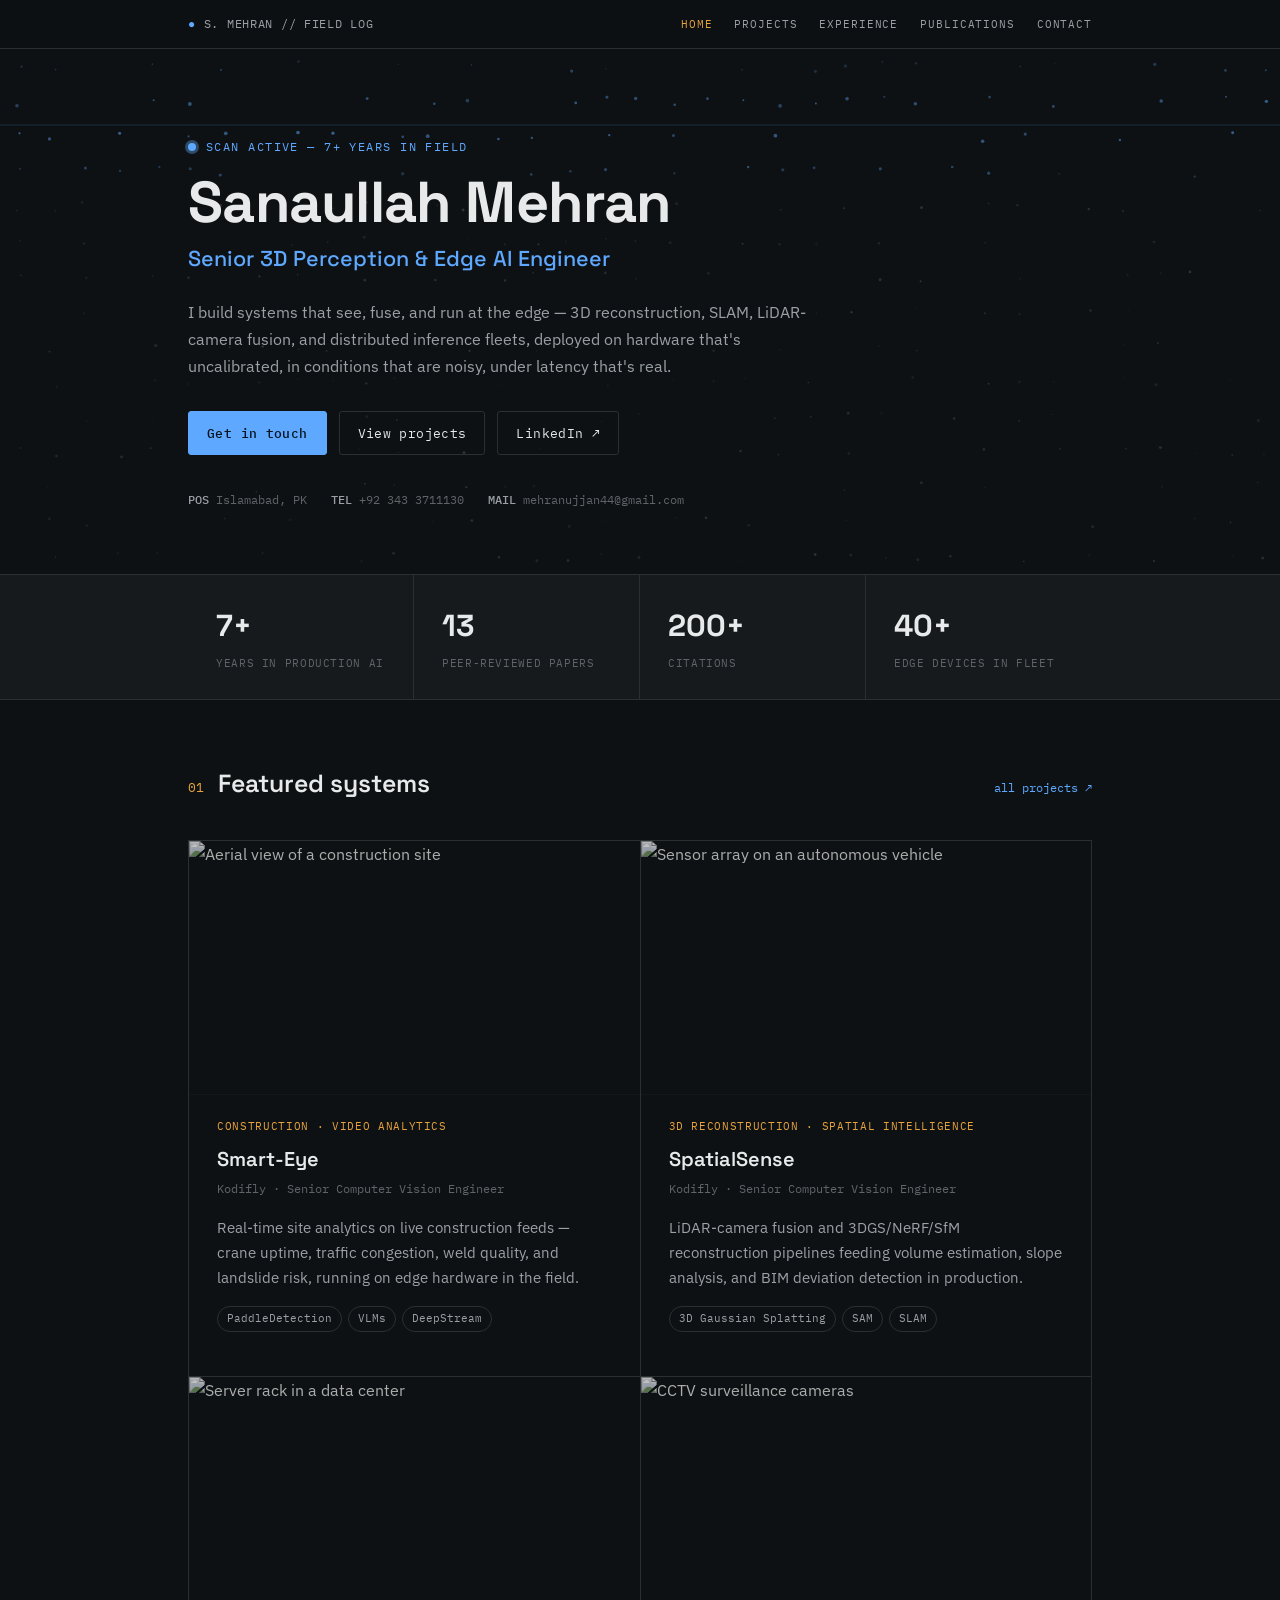
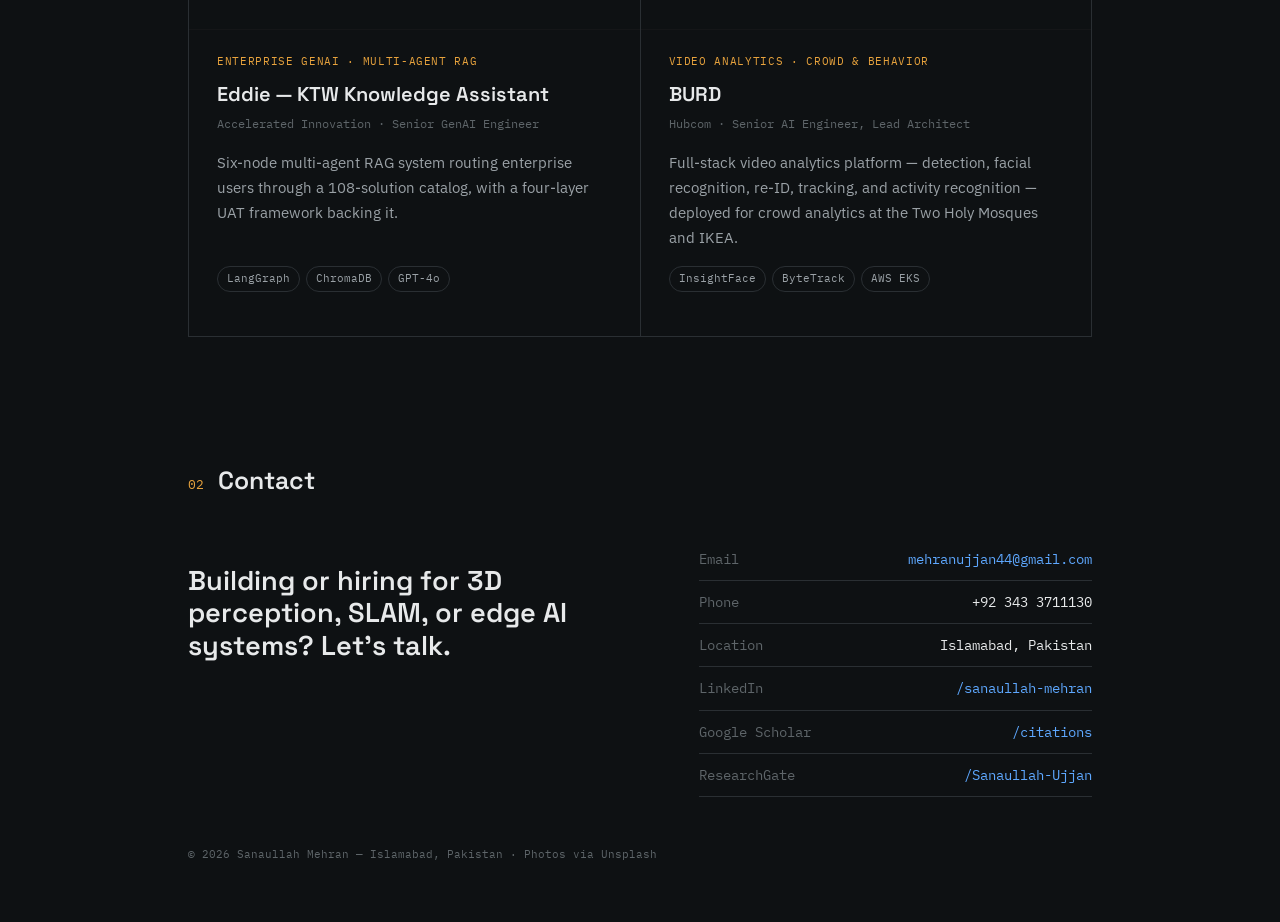
==== index.html @ ae6d8dfa "Add files via upload" ====
<!DOCTYPE html>
<html lang="en">
<head>
<meta charset="UTF-8">
<meta name="viewport" content="width=device-width, initial-scale=1.0">
<title>Sanaullah Mehran — Senior 3D Perception & Edge AI Engineer</title>
<meta name="description" content="Sanaullah Mehran — 3D reconstruction, SLAM, LiDAR-camera fusion, and distributed edge AI systems in production.">
<link rel="preconnect" href="https://fonts.googleapis.com">
<link rel="preconnect" href="https://fonts.gstatic.com" crossorigin>
<link href="https://fonts.googleapis.com/css2?family=Space+Grotesk:wght@400;500;600;700&family=IBM+Plex+Sans:wght@400;500;600&family=IBM+Plex+Mono:wght@400;500&display=swap" rel="stylesheet">
<link rel="stylesheet" href="style.css">
</head>
<body>

<div id="progress"></div>

<header class="topbar">
  <div class="topbar-inner">
    <a class="brand" href="index.html"><span class="dot">●</span> S. MEHRAN // FIELD LOG</a>
    <nav class="toplinks">
      <a href="index.html" class="active">Home</a>
      <a href="projects.html">Projects</a>
      <a href="experience.html">Experience</a>
      <a href="publications.html">Publications</a>
      <a href="index.html#contact">Contact</a>
    </nav>
  </div>
</header>

<section class="hero">
  <canvas id="hero-canvas"></canvas>
  <div class="wrap hero-inner">
    <div class="eyebrow">Scan active — 7+ years in field</div>
    <h1 class="name">Sanaullah Mehran</h1>
    <p class="role">Senior 3D Perception &amp; Edge AI Engineer</p>
    <p class="lede">I build systems that see, fuse, and run at the edge — 3D reconstruction, SLAM, LiDAR-camera fusion, and distributed inference fleets, deployed on hardware that's uncalibrated, in conditions that are noisy, under latency that's real.</p>
    <div class="hero-actions">
      <a class="btn primary" href="mailto:mehranujjan44@gmail.com">Get in touch</a>
      <a class="btn" href="projects.html">View projects</a>
      <a class="btn" href="https://linkedin.com/in/sanaullah-mehran-394860120" target="_blank" rel="noopener">LinkedIn ↗</a>
    </div>
    <div class="coords">
      <span><b>POS</b> Islamabad, PK</span>
      <span><b>TEL</b> +92 343 3711130</span>
      <span><b>MAIL</b> mehranujjan44@gmail.com</span>
    </div>
  </div>
</section>

<div class="telemetry">
  <div class="wrap">
    <div class="telemetry-grid">
      <div class="tcell"><div class="tval">7+</div><div class="tlabel">Years in production AI</div></div>
      <div class="tcell"><div class="tval">13</div><div class="tlabel">Peer-reviewed papers</div></div>
      <div class="tcell"><div class="tval">200+</div><div class="tlabel">Citations</div></div>
      <div class="tcell"><div class="tval">40+</div><div class="tlabel">Edge devices in fleet</div></div>
    </div>
  </div>
</div>

<section>
  <div class="wrap">
    <div class="sec-head">
      <span class="sec-num">01</span>
      <h2 class="sec-title">Featured systems</h2>
      <span class="sec-sub"><a href="projects.html">all projects ↗</a></span>
    </div>
    <div class="proj-grid">
      <div class="proj-card">
        <img class="proj-image" src="https://images.unsplash.com/photo-1686358244616-aed9e9a1d827?auto=format&fit=crop&w=1200&q=60" alt="Aerial view of a construction site" loading="lazy">
        <div class="proj-body">
        <div class="proj-kicker">Construction · Video analytics</div>
        <div class="proj-title">Smart-Eye</div>
        <div class="proj-role">Kodifly · Senior Computer Vision Engineer</div>
        <div class="proj-desc">Real-time site analytics on live construction feeds — crane uptime, traffic congestion, weld quality, and landslide risk, running on edge hardware in the field.</div>
        <div class="proj-tags"><span class="tag">PaddleDetection</span><span class="tag">VLMs</span><span class="tag">DeepStream</span></div>
        </div>
      </div>
      <div class="proj-card">
        <img class="proj-image" src="https://images.unsplash.com/photo-1764983253036-edd0f55af679?auto=format&fit=crop&w=1200&q=60" alt="Sensor array on an autonomous vehicle" loading="lazy">
        <div class="proj-body">
        <div class="proj-kicker">3D reconstruction · Spatial intelligence</div>
        <div class="proj-title">SpatialSense</div>
        <div class="proj-role">Kodifly · Senior Computer Vision Engineer</div>
        <div class="proj-desc">LiDAR-camera fusion and 3DGS/NeRF/SfM reconstruction pipelines feeding volume estimation, slope analysis, and BIM deviation detection in production.</div>
        <div class="proj-tags"><span class="tag">3D Gaussian Splatting</span><span class="tag">SAM</span><span class="tag">SLAM</span></div>
        </div>
      </div>
      <div class="proj-card">
        <img class="proj-image" src="https://images.unsplash.com/photo-1695668548342-c0c1ad479aee?auto=format&fit=crop&w=1200&q=60" alt="Server rack in a data center" loading="lazy">
        <div class="proj-body">
        <div class="proj-kicker">Enterprise GenAI · Multi-agent RAG</div>
        <div class="proj-title">Eddie — KTW Knowledge Assistant</div>
        <div class="proj-role">Accelerated Innovation · Senior GenAI Engineer</div>
        <div class="proj-desc">Six-node multi-agent RAG system routing enterprise users through a 108-solution catalog, with a four-layer UAT framework backing it.</div>
        <div class="proj-tags"><span class="tag">LangGraph</span><span class="tag">ChromaDB</span><span class="tag">GPT-4o</span></div>
        </div>
      </div>
      <div class="proj-card">
        <img class="proj-image" src="https://images.unsplash.com/photo-1563920443079-783e5c786b83?auto=format&fit=crop&w=1200&q=60" alt="CCTV surveillance cameras" loading="lazy">
        <div class="proj-body">
        <div class="proj-kicker">Video analytics · Crowd &amp; behavior</div>
        <div class="proj-title">BURD</div>
        <div class="proj-role">Hubcom · Senior AI Engineer, Lead Architect</div>
        <div class="proj-desc">Full-stack video analytics platform — detection, facial recognition, re-ID, tracking, and activity recognition — deployed for crowd analytics at the Two Holy Mosques and IKEA.</div>
        <div class="proj-tags"><span class="tag">InsightFace</span><span class="tag">ByteTrack</span><span class="tag">AWS EKS</span></div>
        </div>
      </div>
    </div>
  </div>
</section>

<footer id="contact">
  <div class="wrap">
    <div class="sec-head">
      <span class="sec-num">02</span>
      <h2 class="sec-title">Contact</h2>
    </div>
    <div class="contact-grid">
      <p class="contact-lede">Building or hiring for 3D perception, SLAM, or edge AI systems? Let's talk.</p>
      <ul class="contact-list">
        <li><span class="k">Email</span> <a href="mailto:mehranujjan44@gmail.com">mehranujjan44@gmail.com</a></li>
        <li><span class="k">Phone</span> <span>+92 343 3711130</span></li>
        <li><span class="k">Location</span> <span>Islamabad, Pakistan</span></li>
        <li><span class="k">LinkedIn</span> <a href="https://linkedin.com/in/sanaullah-mehran-394860120" target="_blank" rel="noopener">/sanaullah-mehran</a></li>
        <li><span class="k">Google Scholar</span> <a href="https://scholar.google.com/citations?user=Y7qurqgAAAAJ&hl=en" target="_blank" rel="noopener">/citations</a></li>
        <li><span class="k">ResearchGate</span> <a href="https://researchgate.net/profile/Sanaullah-Ujjan" target="_blank" rel="noopener">/Sanaullah-Ujjan</a></li>
      </ul>
    </div>
    <p class="foot-note">© <span id="year"></span> Sanaullah Mehran — Islamabad, Pakistan · Photos via Unsplash</p>
  </div>
</footer>

<script src="script.js"></script>
</body>
</html>
---- style.css ----
:root{
  --bg:#0E1113;
  --panel:#161A1D;
  --panel-2:#1C2124;
  --line:#2A2F33;
  --text:#E7E9EA;
  --text-dim:#9AA1A6;
  --text-faint:#5E6569;
  --scan:#5EA8FF;
  --scan-dim:#2E4A66;
  --mark:#E8A33D;
  --mark-dim:#5C4622;
  --radius:3px;
  --maxw:960px;
}
*{box-sizing:border-box;}
html{scroll-behavior:smooth;}
body{
  margin:0;
  background:var(--bg);
  color:var(--text);
  font-family:'IBM Plex Sans',system-ui,sans-serif;
  font-size:16px;
  line-height:1.65;
  -webkit-font-smoothing:antialiased;
}
::selection{background:var(--scan-dim);color:#fff;}
a{color:var(--scan);text-decoration:none;}
a:hover{text-decoration:underline;}
.mono{font-family:'IBM Plex Mono',monospace;}
.wrap{max-width:var(--maxw);margin:0 auto;padding:0 28px;}

#progress{position:fixed;top:0;left:0;height:2px;background:var(--scan);width:0%;z-index:50;transition:width .1s linear;}

header.topbar{
  position:sticky;top:0;z-index:40;
  background:rgba(14,17,19,.88);
  backdrop-filter:blur(6px);
  border-bottom:1px solid var(--line);
}
.topbar-inner{
  max-width:var(--maxw);margin:0 auto;padding:14px 28px;
  display:flex;justify-content:space-between;align-items:center;
  font-family:'IBM Plex Mono',monospace;font-size:12px;letter-spacing:.06em;
  color:var(--text-dim);
}
.topbar-inner a.brand{color:var(--text-dim);}
.topbar-inner a.brand:hover{color:var(--scan);text-decoration:none;}
.topbar-inner span.dot{color:var(--scan);}
nav.toplinks{display:flex;gap:22px;}
nav.toplinks a{color:var(--text-dim);text-transform:uppercase;font-size:11px;letter-spacing:.08em;}
nav.toplinks a:hover{color:var(--scan);text-decoration:none;}
nav.toplinks a.active{color:var(--mark);}
@media (max-width:640px){ nav.toplinks{gap:14px;} }

.pagehead{padding:56px 0 40px;border-bottom:1px solid var(--line);}
.eyebrow{
  font-family:'IBM Plex Mono',monospace;font-size:12px;color:var(--scan);
  letter-spacing:.12em;text-transform:uppercase;margin-bottom:16px;
  display:flex;align-items:center;gap:10px;
}
.eyebrow::before{content:'';width:8px;height:8px;background:var(--scan);border-radius:50%;
  box-shadow:0 0 0 3px var(--scan-dim);flex-shrink:0;}
h1.pagetitle{
  font-family:'Space Grotesk',sans-serif;font-weight:700;
  font-size:clamp(2rem,5vw,2.9rem);line-height:1.05;margin:0 0 12px;letter-spacing:-.01em;
}
.pagesub{max-width:640px;color:var(--text-dim);font-size:1.02rem;margin:0;}

section{padding:64px 0;border-bottom:1px solid var(--line);}
section:last-of-type{border-bottom:none;}
.sec-head{display:flex;align-items:baseline;gap:14px;margin-bottom:36px;}
.sec-num{font-family:'IBM Plex Mono',monospace;color:var(--mark);font-size:13px;}
h2.sec-title{font-family:'Space Grotesk',sans-serif;font-weight:600;font-size:1.55rem;margin:0;}
.sec-sub{color:var(--text-faint);font-family:'IBM Plex Mono',monospace;font-size:12px;margin-left:auto;}

.btn{
  font-family:'IBM Plex Mono',monospace;font-size:12.5px;letter-spacing:.03em;
  padding:11px 18px;border-radius:var(--radius);border:1px solid var(--line);
  color:var(--text);display:inline-flex;align-items:center;gap:8px;transition:border-color .15s,color .15s;
}
.btn:hover{border-color:var(--scan);color:var(--scan);text-decoration:none;}
.btn.primary{background:var(--scan);border-color:var(--scan);color:#04131F;font-weight:500;}
.btn.primary:hover{background:#7CB8FF;border-color:#7CB8FF;color:#04131F;}

.tag{
  font-family:'IBM Plex Mono',monospace;font-size:10.5px;padding:3px 9px;border:1px solid var(--line);
  border-radius:20px;color:var(--text-dim);
}

/* project cards */
.proj-grid{display:grid;grid-template-columns:1fr 1fr;gap:1px;background:var(--line);border:1px solid var(--line);}
.proj-card{background:var(--bg);display:flex;flex-direction:column;}
.proj-image{width:100%;aspect-ratio:16/9;object-fit:cover;display:block;filter:grayscale(60%) brightness(.72) contrast(1.12);border-bottom:1px solid var(--line);}
.proj-body{padding:22px 28px 28px;display:flex;flex-direction:column;flex-grow:1;}
.proj-kicker{font-family:'IBM Plex Mono',monospace;font-size:11px;color:var(--mark);letter-spacing:.06em;text-transform:uppercase;margin-bottom:8px;}
.proj-title{font-family:'Space Grotesk',sans-serif;font-weight:600;font-size:1.25rem;margin:0 0 4px;}
.proj-role{font-family:'IBM Plex Mono',monospace;font-size:11.5px;color:var(--text-faint);margin-bottom:16px;}
.proj-desc{color:var(--text-dim);font-size:.95rem;margin-bottom:16px;flex-grow:1;}
.proj-tags{display:flex;flex-wrap:wrap;gap:6px;margin-bottom:16px;}
.proj-stats{display:flex;gap:20px;padding-top:14px;border-top:1px solid var(--line);}
.proj-stat-val{font-family:'Space Grotesk',sans-serif;font-weight:700;font-size:1.1rem;}
.proj-stat-label{font-family:'IBM Plex Mono',monospace;font-size:9.5px;color:var(--text-faint);text-transform:uppercase;letter-spacing:.05em;}
@media (max-width:720px){.proj-grid{grid-template-columns:1fr;}}

/* experience log */
.log{border-left:1px solid var(--line);margin-left:6px;}
.entry{position:relative;padding:0 0 44px 30px;}
.entry:last-child{padding-bottom:0;}
.entry::before{
  content:'';position:absolute;left:-5px;top:4px;width:9px;height:9px;border-radius:50%;
  background:var(--bg);border:2px solid var(--mark);
}
.entry-date{font-family:'IBM Plex Mono',monospace;font-size:11.5px;color:var(--mark);letter-spacing:.04em;margin-bottom:8px;}
.entry-head{display:flex;flex-wrap:wrap;align-items:baseline;gap:8px;margin-bottom:4px;}
.entry-role{font-family:'Space Grotesk',sans-serif;font-weight:600;font-size:1.1rem;color:var(--text);}
.entry-co{color:var(--scan);font-weight:500;}
.entry-loc{font-family:'IBM Plex Mono',monospace;font-size:11.5px;color:var(--text-faint);margin-bottom:14px;}
.entry-tags{display:flex;flex-wrap:wrap;gap:6px;margin-bottom:14px;}
ul.bullets{margin:0;padding-left:18px;color:var(--text-dim);}
ul.bullets li{margin-bottom:8px;}
ul.bullets li::marker{color:var(--mark);}

/* skills */
.skill-grid{display:grid;grid-template-columns:1fr 1fr;gap:1px;background:var(--line);border:1px solid var(--line);}
.skill-block{background:var(--bg);padding:22px 24px;}
.skill-cat{
  font-family:'IBM Plex Mono',monospace;font-size:11px;letter-spacing:.08em;text-transform:uppercase;
  color:var(--mark);margin-bottom:12px;display:flex;align-items:center;gap:8px;
}
.skill-cat::before{content:'';width:6px;height:6px;background:var(--mark);flex-shrink:0;}
.chip-row{display:flex;flex-wrap:wrap;gap:7px;}
.chip{font-family:'IBM Plex Mono',monospace;font-size:11.5px;color:var(--text-dim);background:var(--panel);
  border:1px solid var(--line);border-radius:3px;padding:5px 10px;}
@media (max-width:640px){.skill-grid{grid-template-columns:1fr;}}

/* publications */
.pub{display:grid;grid-template-columns:52px 1fr auto;gap:18px;align-items:baseline;
  padding:16px 0;border-bottom:1px solid var(--line);}
.pub:last-child{border-bottom:none;}
.pub-cite{font-family:'IBM Plex Mono',monospace;color:var(--mark);font-size:13px;}
.pub-title{color:var(--text);}
.pub-venue{color:var(--text-faint);font-size:.88rem;margin-top:3px;}
.pub-n{font-family:'IBM Plex Mono',monospace;font-size:11px;color:var(--text-dim);text-align:right;white-space:nowrap;}
@media (max-width:640px){
  .pub{grid-template-columns:1fr;gap:4px;}
  .pub-n{text-align:left;}
}

/* telemetry strip */
.telemetry{border-bottom:1px solid var(--line);background:var(--panel);}
.telemetry-grid{display:grid;grid-template-columns:repeat(4,1fr);}
.tcell{padding:26px 28px;border-right:1px solid var(--line);}
.tcell:last-child{border-right:none;}
.tval{font-family:'Space Grotesk',sans-serif;font-weight:700;font-size:1.9rem;color:var(--text);}
.tlabel{font-family:'IBM Plex Mono',monospace;font-size:10.5px;letter-spacing:.06em;text-transform:uppercase;color:var(--text-faint);margin-top:4px;}
@media (max-width:640px){
  .telemetry-grid{grid-template-columns:repeat(2,1fr);}
  .tcell:nth-child(2){border-right:none;}
}

/* footer / contact */
footer{padding:60px 0 48px;}
.contact-grid{display:grid;grid-template-columns:1.2fr 1fr;gap:40px;}
.contact-lede{font-family:'Space Grotesk',sans-serif;font-weight:600;font-size:1.7rem;max-width:420px;line-height:1.2;}
.contact-list{list-style:none;padding:0;margin:0;font-family:'IBM Plex Mono',monospace;font-size:13.5px;}
.contact-list li{padding:10px 0;border-bottom:1px solid var(--line);display:flex;justify-content:space-between;gap:12px;}
.contact-list li span.k{color:var(--text-faint);}
.foot-note{margin-top:48px;font-family:'IBM Plex Mono',monospace;font-size:11px;color:var(--text-faint);}
@media (max-width:640px){.contact-grid{grid-template-columns:1fr;}}

/* hero (index only) */
.hero{position:relative;padding:88px 0 64px;overflow:hidden;border-bottom:1px solid var(--line);}
#hero-canvas{position:absolute;inset:0;width:100%;height:100%;opacity:.55;pointer-events:none;}
.hero-inner{position:relative;z-index:2;}
h1.name{
  font-family:'Space Grotesk',sans-serif;font-weight:700;
  font-size:clamp(2.4rem,6vw,3.6rem);line-height:1.02;margin:0 0 10px;letter-spacing:-.01em;
}
.role{
  font-family:'Space Grotesk',sans-serif;font-weight:500;font-size:clamp(1.05rem,2.4vw,1.35rem);
  color:var(--scan);margin:0 0 22px;
}
.lede{max-width:620px;color:var(--text-dim);font-size:1.03rem;margin:0 0 30px;}
.hero-actions{display:flex;flex-wrap:wrap;gap:12px;margin-bottom:36px;}
.coords{
  font-family:'IBM Plex Mono',monospace;font-size:11.5px;color:var(--text-faint);
  display:flex;gap:24px;flex-wrap:wrap;
}
.coords b{color:var(--text-dim);font-weight:500;}
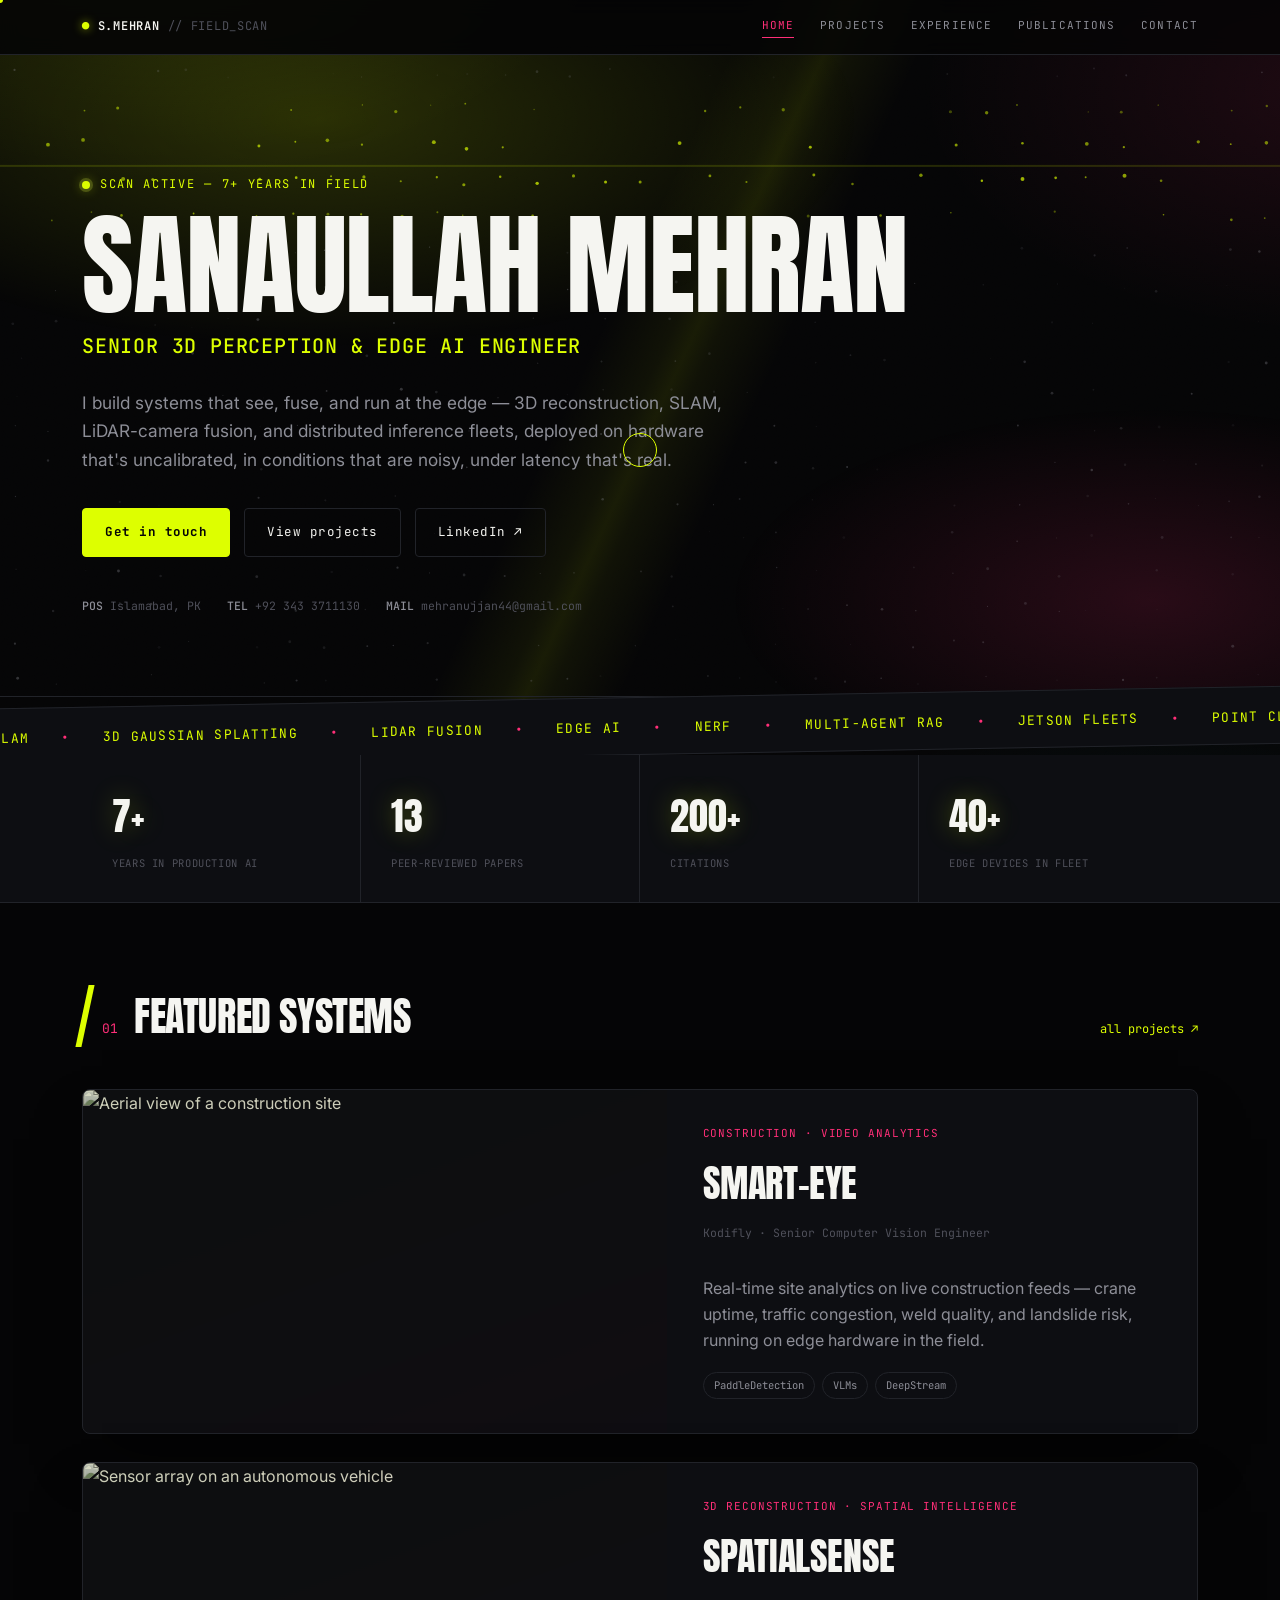
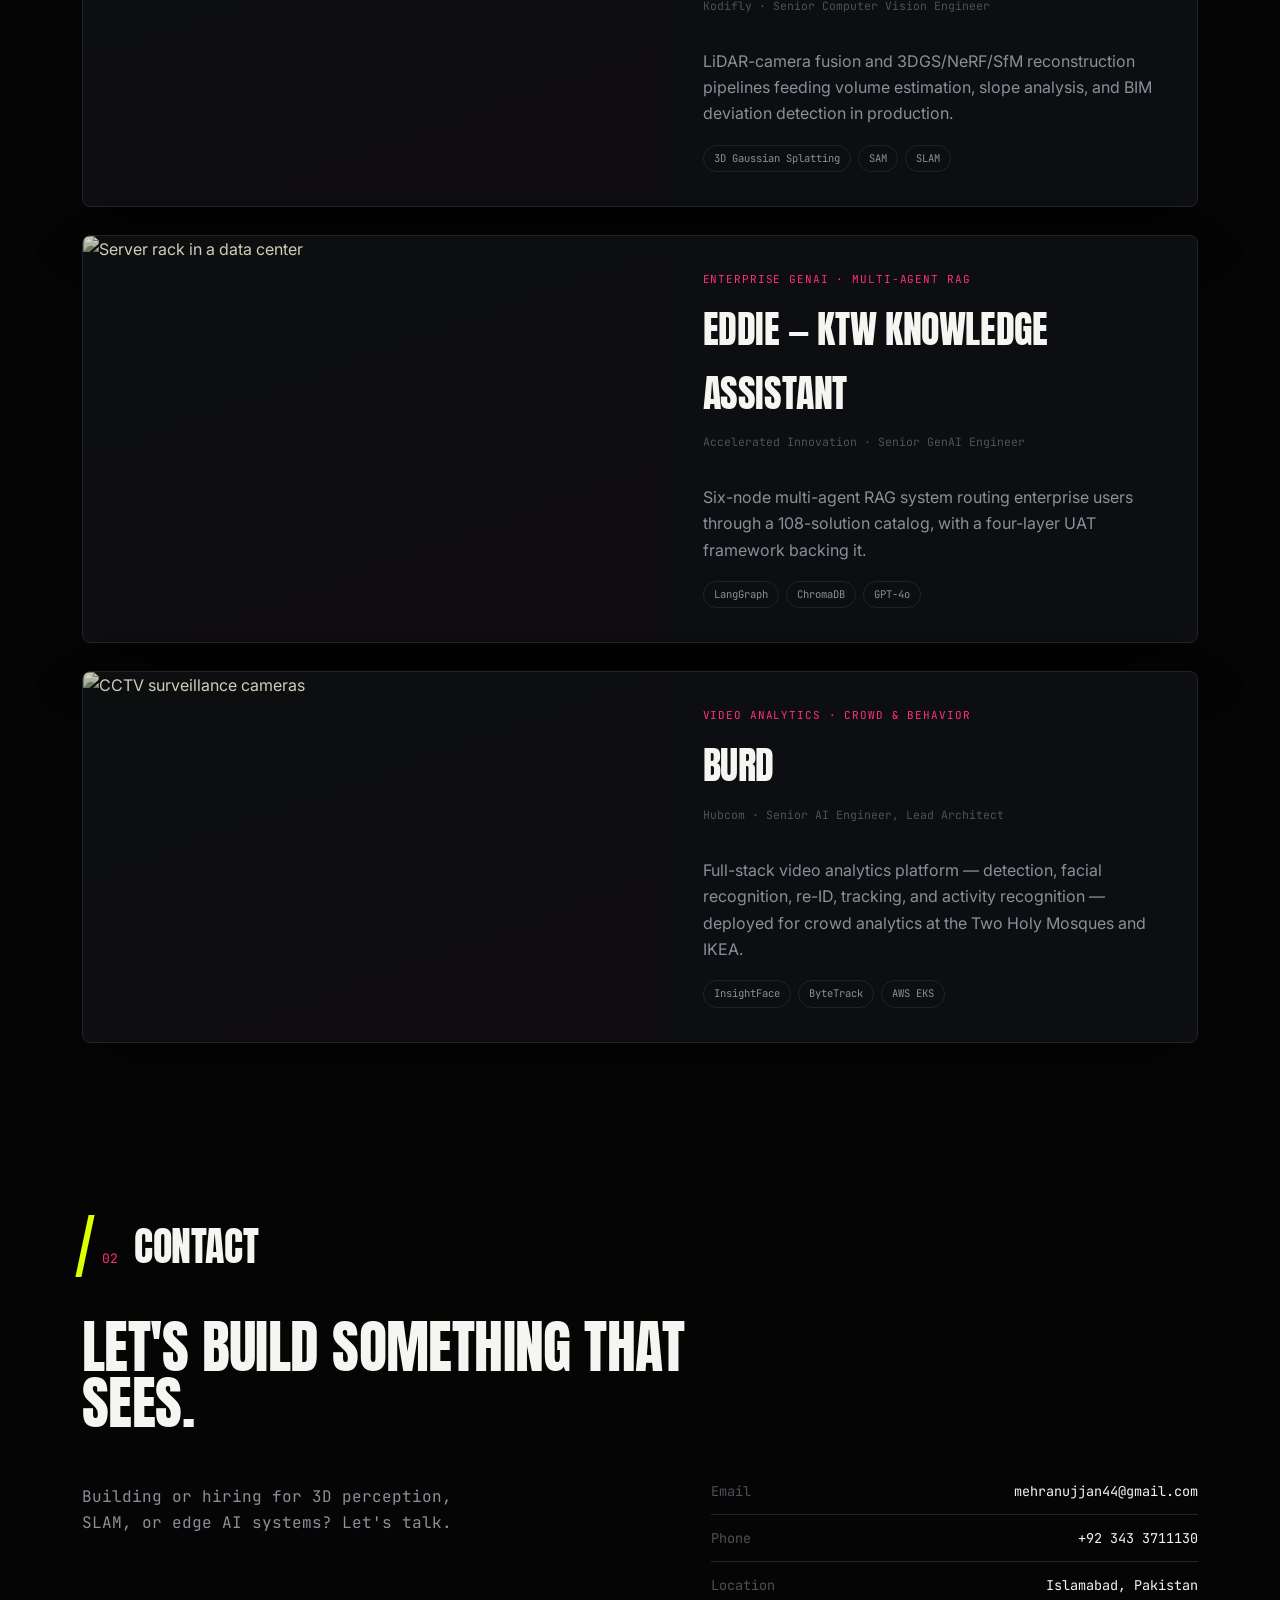
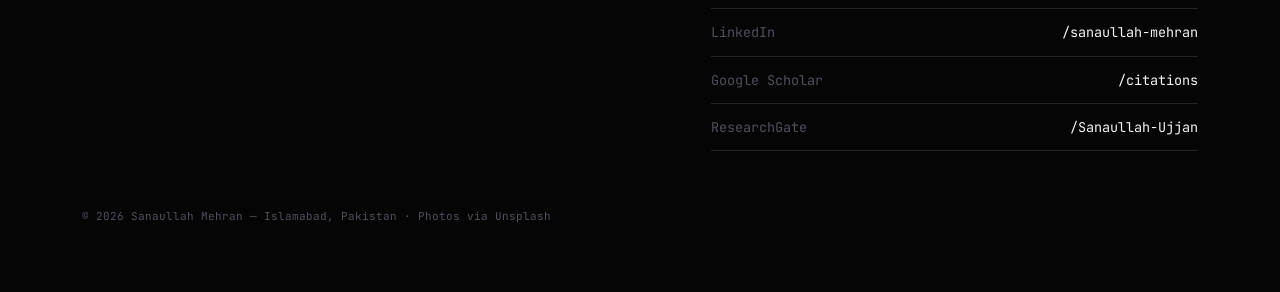
==== commit df29fc79: "Add files via upload" ====
--- a/index.html
+++ b/index.html
@@ -7,22 +7,27 @@
 <meta name="description" content="Sanaullah Mehran — 3D reconstruction, SLAM, LiDAR-camera fusion, and distributed edge AI systems in production.">
 <link rel="preconnect" href="https://fonts.googleapis.com">
 <link rel="preconnect" href="https://fonts.gstatic.com" crossorigin>
-<link href="https://fonts.googleapis.com/css2?family=Space+Grotesk:wght@400;500;600;700&family=IBM+Plex+Sans:wght@400;500;600&family=IBM+Plex+Mono:wght@400;500&display=swap" rel="stylesheet">
+<link href="https://fonts.googleapis.com/css2?family=Anton&family=Inter:wght@400;500;600;700;800&family=JetBrains+Mono:wght@400;500;600;700&display=swap" rel="stylesheet">
 <link rel="stylesheet" href="style.css">
+<link rel="icon" type="image/svg+xml" href="data:image/svg+xml,%3Csvg xmlns='http://www.w3.org/2000/svg' viewBox='0 0 100 100'%3E%3Crect width='100' height='100' fill='%23050506'/%3E%3Ccircle cx='50' cy='50' r='34' fill='none' stroke='%23ddff00' stroke-width='7'/%3E%3Ccircle cx='50' cy='50' r='10' fill='%23ff2f78'/%3E%3C/svg%3E">
 </head>
 <body>
 
+<div class="transition-veil" aria-hidden="true"><span>Scanning</span></div>
+<div class="cursor-ring" aria-hidden="true"></div>
+<div class="cursor-dot" aria-hidden="true"></div>
+<div class="bg-fx" aria-hidden="true"></div>
 <div id="progress"></div>
 
 <header class="topbar">
   <div class="topbar-inner">
-    <a class="brand" href="index.html"><span class="dot">●</span> S. MEHRAN // FIELD LOG</a>
+    <a class="brand magnetic" href="index.html"><span class="dot">●</span> S.MEHRAN <span class="brand-sub">// FIELD_SCAN</span></a>
     <nav class="toplinks">
-      <a href="index.html" class="active">Home</a>
-      <a href="projects.html">Projects</a>
-      <a href="experience.html">Experience</a>
-      <a href="publications.html">Publications</a>
-      <a href="index.html#contact">Contact</a>
+      <a href="index.html" class="active magnetic" data-scramble>Home</a>
+      <a href="projects.html" class="magnetic" data-scramble>Projects</a>
+      <a href="experience.html" class="magnetic" data-scramble>Experience</a>
+      <a href="publications.html" class="magnetic" data-scramble>Publications</a>
+      <a href="index.html#contact" class="magnetic" data-scramble>Contact</a>
     </nav>
   </div>
 </header>
@@ -31,13 +36,13 @@
   <canvas id="hero-canvas"></canvas>
   <div class="wrap hero-inner">
     <div class="eyebrow">Scan active — 7+ years in field</div>
-    <h1 class="name">Sanaullah Mehran</h1>
+    <h1 class="name glitch" data-text="Sanaullah Mehran">Sanaullah Mehran</h1>
     <p class="role">Senior 3D Perception &amp; Edge AI Engineer</p>
     <p class="lede">I build systems that see, fuse, and run at the edge — 3D reconstruction, SLAM, LiDAR-camera fusion, and distributed inference fleets, deployed on hardware that's uncalibrated, in conditions that are noisy, under latency that's real.</p>
     <div class="hero-actions">
-      <a class="btn primary" href="mailto:mehranujjan44@gmail.com">Get in touch</a>
-      <a class="btn" href="projects.html">View projects</a>
-      <a class="btn" href="https://linkedin.com/in/sanaullah-mehran-394860120" target="_blank" rel="noopener">LinkedIn ↗</a>
+      <a class="btn primary magnetic" href="mailto:mehranujjan44@gmail.com">Get in touch</a>
+      <a class="btn magnetic" href="projects.html">View projects</a>
+      <a class="btn magnetic" href="https://linkedin.com/in/sanaullah-mehran-394860120" target="_blank" rel="noopener">LinkedIn ↗</a>
     </div>
     <div class="coords">
       <span><b>POS</b> Islamabad, PK</span>
@@ -47,13 +52,20 @@
   </div>
 </section>
 
+<div class="marquee" aria-hidden="true">
+  <div class="marquee-track">
+    <span>SLAM</span><span class="sep">•</span><span>3D GAUSSIAN SPLATTING</span><span class="sep">•</span><span>LIDAR FUSION</span><span class="sep">•</span><span>EDGE AI</span><span class="sep">•</span><span>NERF</span><span class="sep">•</span><span>MULTI-AGENT RAG</span><span class="sep">•</span><span>JETSON FLEETS</span><span class="sep">•</span><span>POINT CLOUD FUSION</span><span class="sep">•</span>
+    <span>SLAM</span><span class="sep">•</span><span>3D GAUSSIAN SPLATTING</span><span class="sep">•</span><span>LIDAR FUSION</span><span class="sep">•</span><span>EDGE AI</span><span class="sep">•</span><span>NERF</span><span class="sep">•</span><span>MULTI-AGENT RAG</span><span class="sep">•</span><span>JETSON FLEETS</span><span class="sep">•</span><span>POINT CLOUD FUSION</span><span class="sep">•</span>
+  </div>
+</div>
+
 <div class="telemetry">
   <div class="wrap">
     <div class="telemetry-grid">
-      <div class="tcell"><div class="tval">7+</div><div class="tlabel">Years in production AI</div></div>
-      <div class="tcell"><div class="tval">13</div><div class="tlabel">Peer-reviewed papers</div></div>
-      <div class="tcell"><div class="tval">200+</div><div class="tlabel">Citations</div></div>
-      <div class="tcell"><div class="tval">40+</div><div class="tlabel">Edge devices in fleet</div></div>
+      <div class="tcell"><div class="tval"><span class="counter" data-target="7">0</span>+</div><div class="tlabel">Years in production AI</div></div>
+      <div class="tcell"><div class="tval"><span class="counter" data-target="13">0</span></div><div class="tlabel">Peer-reviewed papers</div></div>
+      <div class="tcell"><div class="tval"><span class="counter" data-target="200">0</span>+</div><div class="tlabel">Citations</div></div>
+      <div class="tcell"><div class="tval"><span class="counter" data-target="40">0</span>+</div><div class="tlabel">Edge devices in fleet</div></div>
     </div>
   </div>
 </div>
@@ -65,45 +77,45 @@
       <h2 class="sec-title">Featured systems</h2>
       <span class="sec-sub"><a href="projects.html">all projects ↗</a></span>
     </div>
-    <div class="proj-grid">
-      <div class="proj-card">
-        <img class="proj-image" src="https://images.unsplash.com/photo-1686358244616-aed9e9a1d827?auto=format&fit=crop&w=1200&q=60" alt="Aerial view of a construction site" loading="lazy">
-        <div class="proj-body">
-        <div class="proj-kicker">Construction · Video analytics</div>
-        <div class="proj-title">Smart-Eye</div>
-        <div class="proj-role">Kodifly · Senior Computer Vision Engineer</div>
-        <div class="proj-desc">Real-time site analytics on live construction feeds — crane uptime, traffic congestion, weld quality, and landslide risk, running on edge hardware in the field.</div>
-        <div class="proj-tags"><span class="tag">PaddleDetection</span><span class="tag">VLMs</span><span class="tag">DeepStream</span></div>
+    <div class="stack-wrap">
+      <div class="stack-card">
+        <div class="stack-media"><img src="https://images.unsplash.com/photo-1686358244616-aed9e9a1d827?auto=format&fit=crop&w=1200&q=60" alt="Aerial view of a construction site" loading="lazy"></div>
+        <div class="stack-body">
+          <div class="stack-kicker">Construction · Video analytics</div>
+          <h3 class="stack-title">Smart-Eye</h3>
+          <div class="stack-role">Kodifly · Senior Computer Vision Engineer</div>
+          <p class="stack-desc">Real-time site analytics on live construction feeds — crane uptime, traffic congestion, weld quality, and landslide risk, running on edge hardware in the field.</p>
+          <div class="stack-tags"><span class="tag">PaddleDetection</span><span class="tag">VLMs</span><span class="tag">DeepStream</span></div>
         </div>
       </div>
-      <div class="proj-card">
-        <img class="proj-image" src="https://images.unsplash.com/photo-1764983253036-edd0f55af679?auto=format&fit=crop&w=1200&q=60" alt="Sensor array on an autonomous vehicle" loading="lazy">
-        <div class="proj-body">
-        <div class="proj-kicker">3D reconstruction · Spatial intelligence</div>
-        <div class="proj-title">SpatialSense</div>
-        <div class="proj-role">Kodifly · Senior Computer Vision Engineer</div>
-        <div class="proj-desc">LiDAR-camera fusion and 3DGS/NeRF/SfM reconstruction pipelines feeding volume estimation, slope analysis, and BIM deviation detection in production.</div>
-        <div class="proj-tags"><span class="tag">3D Gaussian Splatting</span><span class="tag">SAM</span><span class="tag">SLAM</span></div>
+      <div class="stack-card">
+        <div class="stack-media"><img src="https://images.unsplash.com/photo-1764983253036-edd0f55af679?auto=format&fit=crop&w=1200&q=60" alt="Sensor array on an autonomous vehicle" loading="lazy"></div>
+        <div class="stack-body">
+          <div class="stack-kicker">3D reconstruction · Spatial intelligence</div>
+          <h3 class="stack-title">SpatialSense</h3>
+          <div class="stack-role">Kodifly · Senior Computer Vision Engineer</div>
+          <p class="stack-desc">LiDAR-camera fusion and 3DGS/NeRF/SfM reconstruction pipelines feeding volume estimation, slope analysis, and BIM deviation detection in production.</p>
+          <div class="stack-tags"><span class="tag">3D Gaussian Splatting</span><span class="tag">SAM</span><span class="tag">SLAM</span></div>
         </div>
       </div>
-      <div class="proj-card">
-        <img class="proj-image" src="https://images.unsplash.com/photo-1695668548342-c0c1ad479aee?auto=format&fit=crop&w=1200&q=60" alt="Server rack in a data center" loading="lazy">
-        <div class="proj-body">
-        <div class="proj-kicker">Enterprise GenAI · Multi-agent RAG</div>
-        <div class="proj-title">Eddie — KTW Knowledge Assistant</div>
-        <div class="proj-role">Accelerated Innovation · Senior GenAI Engineer</div>
-        <div class="proj-desc">Six-node multi-agent RAG system routing enterprise users through a 108-solution catalog, with a four-layer UAT framework backing it.</div>
-        <div class="proj-tags"><span class="tag">LangGraph</span><span class="tag">ChromaDB</span><span class="tag">GPT-4o</span></div>
+      <div class="stack-card">
+        <div class="stack-media"><img src="https://images.unsplash.com/photo-1695668548342-c0c1ad479aee?auto=format&fit=crop&w=1200&q=60" alt="Server rack in a data center" loading="lazy"></div>
+        <div class="stack-body">
+          <div class="stack-kicker">Enterprise GenAI · Multi-agent RAG</div>
+          <h3 class="stack-title">Eddie — KTW Knowledge Assistant</h3>
+          <div class="stack-role">Accelerated Innovation · Senior GenAI Engineer</div>
+          <p class="stack-desc">Six-node multi-agent RAG system routing enterprise users through a 108-solution catalog, with a four-layer UAT framework backing it.</p>
+          <div class="stack-tags"><span class="tag">LangGraph</span><span class="tag">ChromaDB</span><span class="tag">GPT-4o</span></div>
         </div>
       </div>
-      <div class="proj-card">
-        <img class="proj-image" src="https://images.unsplash.com/photo-1563920443079-783e5c786b83?auto=format&fit=crop&w=1200&q=60" alt="CCTV surveillance cameras" loading="lazy">
-        <div class="proj-body">
-        <div class="proj-kicker">Video analytics · Crowd &amp; behavior</div>
-        <div class="proj-title">BURD</div>
-        <div class="proj-role">Hubcom · Senior AI Engineer, Lead Architect</div>
-        <div class="proj-desc">Full-stack video analytics platform — detection, facial recognition, re-ID, tracking, and activity recognition — deployed for crowd analytics at the Two Holy Mosques and IKEA.</div>
-        <div class="proj-tags"><span class="tag">InsightFace</span><span class="tag">ByteTrack</span><span class="tag">AWS EKS</span></div>
+      <div class="stack-card">
+        <div class="stack-media"><img src="https://images.unsplash.com/photo-1563920443079-783e5c786b83?auto=format&fit=crop&w=1200&q=60" alt="CCTV surveillance cameras" loading="lazy"></div>
+        <div class="stack-body">
+          <div class="stack-kicker">Video analytics · Crowd &amp; behavior</div>
+          <h3 class="stack-title">BURD</h3>
+          <div class="stack-role">Hubcom · Senior AI Engineer, Lead Architect</div>
+          <p class="stack-desc">Full-stack video analytics platform — detection, facial recognition, re-ID, tracking, and activity recognition — deployed for crowd analytics at the Two Holy Mosques and IKEA.</p>
+          <div class="stack-tags"><span class="tag">InsightFace</span><span class="tag">ByteTrack</span><span class="tag">AWS EKS</span></div>
         </div>
       </div>
     </div>
@@ -116,8 +128,9 @@
       <span class="sec-num">02</span>
       <h2 class="sec-title">Contact</h2>
     </div>
+    <h3 class="contact-lede glitch" data-text="Let's build something that sees.">Let's build something that sees.</h3>
     <div class="contact-grid">
-      <p class="contact-lede">Building or hiring for 3D perception, SLAM, or edge AI systems? Let's talk.</p>
+      <p class="mono" style="color:var(--dim);max-width:420px;">Building or hiring for 3D perception, SLAM, or edge AI systems? Let's talk.</p>
       <ul class="contact-list">
         <li><span class="k">Email</span> <a href="mailto:mehranujjan44@gmail.com">mehranujjan44@gmail.com</a></li>
         <li><span class="k">Phone</span> <span>+92 343 3711130</span></li>
@@ -131,6 +144,7 @@
   </div>
 </footer>
 
-<script src="script.js"></script>
+<script src="https://unpkg.com/three@0.160.0/build/three.min.js" defer></script>
+<script src="script.js" defer></script>
 </body>
 </html>
--- a/style.css
+++ b/style.css
@@ -1,190 +1,341 @@
 :root{
-  --bg:#0E1113;
-  --panel:#161A1D;
-  --panel-2:#1C2124;
-  --line:#2A2F33;
-  --text:#E7E9EA;
-  --text-dim:#9AA1A6;
-  --text-faint:#5E6569;
-  --scan:#5EA8FF;
-  --scan-dim:#2E4A66;
-  --mark:#E8A33D;
-  --mark-dim:#5C4622;
-  --radius:3px;
-  --maxw:960px;
+  --void:#050506;
+  --panel:#0d0e12;
+  --panel-2:#131519;
+  --line:#212329;
+  --ink:#f5f5f1;
+  --dim:#8d8e97;
+  --faint:#4f505a;
+  --lime:#ddff00;
+  --lime-dim:#4d5613;
+  --magenta:#ff2f78;
+  --magenta-dim:#4d1327;
+  --cyan:#22e8ff;
+  --radius:4px;
+  --maxw:1180px;
 }
 *{box-sizing:border-box;}
 html{scroll-behavior:smooth;}
 body{
   margin:0;
-  background:var(--bg);
-  color:var(--text);
-  font-family:'IBM Plex Sans',system-ui,sans-serif;
+  background:var(--void);
+  color:var(--ink);
+  font-family:'Inter',system-ui,sans-serif;
   font-size:16px;
   line-height:1.65;
   -webkit-font-smoothing:antialiased;
-}
-::selection{background:var(--scan-dim);color:#fff;}
-a{color:var(--scan);text-decoration:none;}
-a:hover{text-decoration:underline;}
-.mono{font-family:'IBM Plex Mono',monospace;}
-.wrap{max-width:var(--maxw);margin:0 auto;padding:0 28px;}
-
-#progress{position:fixed;top:0;left:0;height:2px;background:var(--scan);width:0%;z-index:50;transition:width .1s linear;}
-
-header.topbar{
-  position:sticky;top:0;z-index:40;
-  background:rgba(14,17,19,.88);
-  backdrop-filter:blur(6px);
-  border-bottom:1px solid var(--line);
-}
-.topbar-inner{
-  max-width:var(--maxw);margin:0 auto;padding:14px 28px;
-  display:flex;justify-content:space-between;align-items:center;
-  font-family:'IBM Plex Mono',monospace;font-size:12px;letter-spacing:.06em;
-  color:var(--text-dim);
-}
-.topbar-inner a.brand{color:var(--text-dim);}
-.topbar-inner a.brand:hover{color:var(--scan);text-decoration:none;}
-.topbar-inner span.dot{color:var(--scan);}
-nav.toplinks{display:flex;gap:22px;}
-nav.toplinks a{color:var(--text-dim);text-transform:uppercase;font-size:11px;letter-spacing:.08em;}
-nav.toplinks a:hover{color:var(--scan);text-decoration:none;}
-nav.toplinks a.active{color:var(--mark);}
+  position:relative;
+  overflow-x:hidden;
+}
+::selection{background:var(--lime);color:#050506;}
+a{color:var(--lime);text-decoration:none;}
+.mono{font-family:'JetBrains Mono',monospace;}
+.wrap{max-width:var(--maxw);margin:0 auto;padding:0 32px;}
+img{max-width:100%;}
+
+/* ================= custom cursor ================= */
+body.pointer-fine, body.pointer-fine a, body.pointer-fine button{cursor:none;}
+.cursor-dot,.cursor-ring{position:fixed;top:0;left:0;pointer-events:none;z-index:9999;
+  border-radius:50%;transform:translate(-50%,-50%);display:none;}
+body.pointer-fine .cursor-dot,body.pointer-fine .cursor-ring{display:block;}
+.cursor-dot{width:6px;height:6px;background:var(--lime);}
+.cursor-ring{width:34px;height:34px;border:1.5px solid var(--lime);
+  transition:width .25s ease,height .25s ease,border-color .25s ease,background-color .25s ease;}
+.cursor-ring.hover{width:60px;height:60px;background:rgba(221,255,0,.08);border-color:var(--magenta);}
+
+/* ================= page transition veil ================= */
+.transition-veil{
+  position:fixed;inset:0;z-index:10000;background:var(--lime);pointer-events:none;
+  display:flex;align-items:center;justify-content:center;
+  transform:scaleY(1);transform-origin:bottom;
+  transition:transform .6s cubic-bezier(.76,0,.24,1);
+}
+.transition-veil span{font-family:'JetBrains Mono',monospace;font-weight:600;letter-spacing:.25em;
+  color:#050506;font-size:12px;text-transform:uppercase;}
+.transition-veil.reveal{transform:scaleY(0);transform-origin:top;}
+.transition-veil.cover{transform:scaleY(1);transform-origin:bottom;transition:transform .5s cubic-bezier(.76,0,.24,1);}
+@media (prefers-reduced-motion:reduce){ .transition-veil{display:none;} }
+
+/* ================= ambient background ================= */
+.bg-fx{position:fixed;inset:0;z-index:-2;pointer-events:none;overflow:hidden;
+  background:
+    radial-gradient(ellipse 60% 50% at 12% -10%, rgba(221,255,0,.11), transparent 60%),
+    radial-gradient(ellipse 55% 45% at 105% 10%, rgba(255,47,120,.10), transparent 60%),
+    radial-gradient(ellipse 50% 45% at 90% 105%, rgba(34,232,255,.07), transparent 60%),
+    var(--void);
+}
+.bg-fx::before{content:'';position:absolute;inset:0;opacity:.05;mix-blend-mode:overlay;
+  background-image:url("data:image/svg+xml,%3Csvg xmlns='http://www.w3.org/2000/svg' width='120' height='120'%3E%3Cfilter id='n'%3E%3CfeTurbulence type='fractalNoise' baseFrequency='0.9' numOctaves='2' stitchTiles='stitch'/%3E%3C/filter%3E%3Crect width='100%25' height='100%25' filter='url(%23n)'/%3E%3C/svg%3E");}
+.bg-fx::after{content:'';position:absolute;inset:-20% -20%;
+  background:linear-gradient(115deg, transparent 46%, rgba(221,255,0,.05) 49%, rgba(221,255,0,.09) 50%, rgba(221,255,0,.05) 51%, transparent 54%);
+  animation:driftSweep 17s ease-in-out infinite;}
+@keyframes driftSweep{0%,100%{transform:translate3d(-6%,-4%,0);}50%{transform:translate3d(6%,4%,0);}}
+@media (prefers-reduced-motion:reduce){ .bg-fx::after{animation:none;} }
+
+#progress{position:fixed;top:0;left:0;height:3px;background:var(--lime);width:0%;z-index:9998;
+  box-shadow:0 0 12px var(--lime);transition:width .1s linear;}
+
+/* ================= topbar ================= */
+header.topbar{position:sticky;top:0;z-index:40;background:rgba(5,5,6,.82);backdrop-filter:blur(10px);
+  border-bottom:1px solid var(--line);}
+.topbar-inner{max-width:var(--maxw);margin:0 auto;padding:16px 32px;display:flex;justify-content:space-between;
+  align-items:center;font-family:'JetBrains Mono',monospace;font-size:12px;letter-spacing:.06em;color:var(--dim);}
+.topbar-inner a.brand{color:var(--ink);display:inline-flex;align-items:center;gap:8px;font-weight:600;}
+.brand-sub{color:var(--faint);font-weight:400;}
+.topbar-inner span.dot{color:var(--lime);text-shadow:0 0 10px rgba(221,255,0,.6);animation:pulseDot 2.2s ease-in-out infinite;}
+@keyframes pulseDot{0%,100%{opacity:1;}50%{opacity:.4;}}
+@media (prefers-reduced-motion:reduce){ .topbar-inner span.dot{animation:none;} }
+nav.toplinks{display:flex;gap:26px;}
+nav.toplinks a{color:var(--dim);text-transform:uppercase;font-size:11px;letter-spacing:.1em;
+  position:relative;padding-bottom:4px;}
+nav.toplinks a::after{content:'';position:absolute;left:0;bottom:0;height:1px;width:0;background:var(--lime);
+  transition:width .25s ease;}
+nav.toplinks a:hover{color:var(--lime);}
+nav.toplinks a:hover::after{width:100%;}
+nav.toplinks a.active{color:var(--magenta);}
+nav.toplinks a.active::after{width:100%;background:var(--magenta);}
 @media (max-width:640px){ nav.toplinks{gap:14px;} }
 
-.pagehead{padding:56px 0 40px;border-bottom:1px solid var(--line);}
-.eyebrow{
-  font-family:'IBM Plex Mono',monospace;font-size:12px;color:var(--scan);
-  letter-spacing:.12em;text-transform:uppercase;margin-bottom:16px;
-  display:flex;align-items:center;gap:10px;
-}
-.eyebrow::before{content:'';width:8px;height:8px;background:var(--scan);border-radius:50%;
-  box-shadow:0 0 0 3px var(--scan-dim);flex-shrink:0;}
-h1.pagetitle{
-  font-family:'Space Grotesk',sans-serif;font-weight:700;
-  font-size:clamp(2rem,5vw,2.9rem);line-height:1.05;margin:0 0 12px;letter-spacing:-.01em;
-}
-.pagesub{max-width:640px;color:var(--text-dim);font-size:1.02rem;margin:0;}
-
-section{padding:64px 0;border-bottom:1px solid var(--line);}
+/* ================= marquee ticker ================= */
+.marquee{overflow:hidden;white-space:nowrap;background:var(--panel);border-top:1px solid var(--line);
+  border-bottom:1px solid var(--line);padding:15px 0;transform:rotate(-1deg);margin:0 -8px;position:relative;z-index:2;}
+.marquee-track{display:inline-flex;gap:32px;animation:marqueeScroll 28s linear infinite;width:max-content;}
+.marquee-track span{font-family:'JetBrains Mono',monospace;font-size:13px;letter-spacing:.1em;
+  color:var(--lime);text-transform:uppercase;white-space:nowrap;}
+.marquee-track span.sep{color:var(--magenta);}
+@keyframes marqueeScroll{from{transform:translateX(0);}to{transform:translateX(-50%);}}
+@media (prefers-reduced-motion:reduce){ .marquee-track{animation:none;} }
+
+/* ================= headings / glitch / scramble ================= */
+h1,h2,h3{font-family:'Anton',sans-serif;font-weight:400;text-transform:uppercase;margin:0;letter-spacing:-.01em;}
+.glitch{position:relative;display:inline-block;}
+.glitch::before,.glitch::after{content:attr(data-text);position:absolute;top:0;left:0;width:100%;height:100%;overflow:hidden;}
+.glitch::before{color:var(--magenta);clip-path:polygon(0 0,100% 0,100% 45%,0 45%);
+  transform:translate(0,0);opacity:0;animation:glitchShift 4s infinite steps(1);}
+.glitch::after{color:var(--cyan);clip-path:polygon(0 55%,100% 55%,100% 100%,0 100%);
+  transform:translate(0,0);opacity:0;animation:glitchShift 3.6s infinite steps(1) reverse;}
+@keyframes glitchShift{
+  0%,88%,100%{transform:translate(0,0);opacity:0;}
+  90%{transform:translate(-4px,1px);opacity:.85;}
+  92%{transform:translate(4px,-1px);opacity:.6;}
+  94%{transform:translate(-2px,0);opacity:.75;}
+  96%{transform:translate(0,0);opacity:0;}
+}
+@media (prefers-reduced-motion:reduce){ .glitch::before,.glitch::after{display:none;} }
+
+.eyebrow{font-family:'JetBrains Mono',monospace;font-size:12px;color:var(--lime);letter-spacing:.14em;
+  text-transform:uppercase;margin-bottom:18px;display:flex;align-items:center;gap:10px;}
+.eyebrow::before{content:'';width:8px;height:8px;background:var(--lime);border-radius:50%;
+  box-shadow:0 0 0 3px var(--lime-dim),0 0 12px rgba(221,255,0,.6);flex-shrink:0;
+  animation:pulseDot 2.2s ease-in-out infinite;}
+@media (prefers-reduced-motion:reduce){ .eyebrow::before{animation:none;} }
+
+/* ================= pagehead ================= */
+.pagehead{padding:64px 0 44px;border-bottom:1px solid var(--line);position:relative;overflow:hidden;}
+.pagehead::after{content:'';position:absolute;bottom:-1px;left:-30%;width:30%;height:2px;
+  background:linear-gradient(90deg,transparent,var(--lime),transparent);animation:sweep 5.5s linear infinite;}
+@keyframes sweep{from{left:-30%;}to{left:100%;}}
+@media (prefers-reduced-motion:reduce){ .pagehead::after{animation:none;display:none;} }
+h1.pagetitle{font-size:clamp(2.8rem,9vw,5.5rem);line-height:.95;margin:0 0 16px;}
+.pagesub{max-width:640px;color:var(--dim);font-size:1.05rem;margin:0;font-family:'Inter',sans-serif;}
+
+section{padding:80px 0;border-bottom:1px solid var(--line);position:relative;}
 section:last-of-type{border-bottom:none;}
-.sec-head{display:flex;align-items:baseline;gap:14px;margin-bottom:36px;}
-.sec-num{font-family:'IBM Plex Mono',monospace;color:var(--mark);font-size:13px;}
-h2.sec-title{font-family:'Space Grotesk',sans-serif;font-weight:600;font-size:1.55rem;margin:0;}
-.sec-sub{color:var(--text-faint);font-family:'IBM Plex Mono',monospace;font-size:12px;margin-left:auto;}
-
-.btn{
-  font-family:'IBM Plex Mono',monospace;font-size:12.5px;letter-spacing:.03em;
-  padding:11px 18px;border-radius:var(--radius);border:1px solid var(--line);
-  color:var(--text);display:inline-flex;align-items:center;gap:8px;transition:border-color .15s,color .15s;
-}
-.btn:hover{border-color:var(--scan);color:var(--scan);text-decoration:none;}
-.btn.primary{background:var(--scan);border-color:var(--scan);color:#04131F;font-weight:500;}
-.btn.primary:hover{background:#7CB8FF;border-color:#7CB8FF;color:#04131F;}
-
-.tag{
-  font-family:'IBM Plex Mono',monospace;font-size:10.5px;padding:3px 9px;border:1px solid var(--line);
-  border-radius:20px;color:var(--text-dim);
-}
-
-/* project cards */
+.sec-head{display:flex;align-items:baseline;gap:16px;margin-bottom:40px;position:relative;padding-left:20px;}
+.sec-head::before{content:'';position:absolute;left:0;top:2px;bottom:2px;width:6px;background:var(--lime);
+  transform:skewX(-12deg);}
+.sec-num{font-family:'JetBrains Mono',monospace;color:var(--magenta);font-size:13px;}
+h2.sec-title{font-size:clamp(1.7rem,3.4vw,2.5rem);}
+.sec-sub{color:var(--faint);font-family:'JetBrains Mono',monospace;font-size:12px;margin-left:auto;text-align:right;}
+
+/* ================= buttons / tags / chips ================= */
+.btn{font-family:'JetBrains Mono',monospace;font-size:12.5px;letter-spacing:.04em;
+  padding:13px 22px;border-radius:var(--radius);border:1px solid var(--line);
+  color:var(--ink);display:inline-flex;align-items:center;gap:8px;
+  transition:border-color .2s ease,color .2s ease,box-shadow .2s ease;background:transparent;}
+.btn:hover{border-color:var(--lime);color:var(--lime);box-shadow:0 0 26px -6px rgba(221,255,0,.55);}
+.btn.primary{background:var(--lime);border-color:var(--lime);color:#050506;font-weight:700;}
+.btn.primary:hover{background:#eaff4d;border-color:#eaff4d;color:#050506;box-shadow:0 0 32px -4px rgba(221,255,0,.7);}
+
+.tag{font-family:'JetBrains Mono',monospace;font-size:10.5px;padding:4px 10px;border:1px solid var(--line);
+  border-radius:20px;color:var(--dim);transition:border-color .2s ease,color .2s ease;}
+.tag:hover{border-color:var(--magenta);color:var(--magenta);}
+
+/* ================= cards: micro / proj (shared duotone hover-reveal) ================= */
+.micro-grid{display:grid;grid-template-columns:1fr 1fr;gap:1px;background:var(--line);border:1px solid var(--line);margin-bottom:1px;}
+.micro-grid.cols-3{grid-template-columns:repeat(3,1fr);}
+.micro-card{background:var(--void);display:flex;flex-direction:column;position:relative;overflow:hidden;
+  transition:transform .35s ease,box-shadow .35s ease;}
+.micro-card:hover{transform:translateY(-4px);box-shadow:0 14px 30px -10px rgba(221,255,0,.3),0 0 0 1px var(--lime) inset;z-index:2;}
+.micro-image{width:100%;height:112px;object-fit:cover;display:block;filter:grayscale(75%) brightness(.8) contrast(1.1);
+  border-bottom:1px solid var(--line);background:var(--panel);transition:filter .5s ease,transform .5s ease;}
+.micro-card:hover .micro-image{filter:grayscale(0%) brightness(1) contrast(1.05);transform:scale(1.06);}
+.micro-card:has(.micro-image)::before{content:'';position:absolute;top:0;left:0;right:0;height:112px;
+  background:linear-gradient(160deg,rgba(221,255,0,.32),rgba(255,47,120,.22));mix-blend-mode:color;
+  opacity:.3;pointer-events:none;transition:opacity .5s ease;z-index:1;}
+.micro-card:has(.micro-image):hover::before{opacity:0;}
+.micro-body{padding:16px 18px;position:relative;z-index:1;}
+.micro-title{font-family:'Inter',sans-serif;font-weight:700;font-size:.96rem;margin-bottom:6px;color:var(--ink);}
+.micro-desc{color:var(--dim);font-size:.85rem;line-height:1.55;margin-bottom:10px;}
+.micro-tags{display:flex;flex-wrap:wrap;gap:5px;}
+@media (max-width:720px){.micro-grid,.micro-grid.cols-3{grid-template-columns:1fr;}}
+
+.sec-link{font-family:'JetBrains Mono',monospace;font-size:11.5px;color:var(--lime);}
+.sub-label{font-family:'JetBrains Mono',monospace;font-size:10.5px;letter-spacing:.1em;text-transform:uppercase;
+  color:var(--faint);margin:10px 0 -6px;}
+
+.jumpnav{position:sticky;top:66px;z-index:39;background:rgba(5,5,6,.92);backdrop-filter:blur(8px);
+  border-bottom:1px solid var(--line);overflow-x:auto;white-space:nowrap;-webkit-overflow-scrolling:touch;}
+.jumpnav-inner{max-width:var(--maxw);margin:0 auto;padding:12px 32px;display:flex;gap:10px;}
+.jumpnav a{font-family:'JetBrains Mono',monospace;font-size:11px;color:var(--dim);border:1px solid var(--line);
+  border-radius:20px;padding:6px 14px;white-space:nowrap;flex-shrink:0;transition:color .2s ease,border-color .2s ease;}
+.jumpnav a:hover{color:var(--lime);border-color:var(--lime);}
+
 .proj-grid{display:grid;grid-template-columns:1fr 1fr;gap:1px;background:var(--line);border:1px solid var(--line);}
-.proj-card{background:var(--bg);display:flex;flex-direction:column;}
-.proj-image{width:100%;aspect-ratio:16/9;object-fit:cover;display:block;filter:grayscale(60%) brightness(.72) contrast(1.12);border-bottom:1px solid var(--line);}
-.proj-body{padding:22px 28px 28px;display:flex;flex-direction:column;flex-grow:1;}
-.proj-kicker{font-family:'IBM Plex Mono',monospace;font-size:11px;color:var(--mark);letter-spacing:.06em;text-transform:uppercase;margin-bottom:8px;}
-.proj-title{font-family:'Space Grotesk',sans-serif;font-weight:600;font-size:1.25rem;margin:0 0 4px;}
-.proj-role{font-family:'IBM Plex Mono',monospace;font-size:11.5px;color:var(--text-faint);margin-bottom:16px;}
-.proj-desc{color:var(--text-dim);font-size:.95rem;margin-bottom:16px;flex-grow:1;}
+.proj-card{background:var(--void);display:flex;flex-direction:column;position:relative;overflow:hidden;
+  transition:transform .35s ease,box-shadow .35s ease;}
+.proj-card:hover{transform:translateY(-5px);box-shadow:0 18px 38px -12px rgba(221,255,0,.35),0 0 0 1px var(--lime) inset;z-index:2;}
+.proj-image{width:100%;height:200px;object-fit:cover;display:block;filter:grayscale(75%) brightness(.8) contrast(1.1);
+  border-bottom:1px solid var(--line);background:var(--panel);transition:filter .5s ease,transform .5s ease;}
+.proj-card:hover .proj-image{filter:grayscale(0%) brightness(1) contrast(1.05);transform:scale(1.05);}
+.proj-card:has(.proj-image)::before{content:'';position:absolute;top:0;left:0;right:0;height:200px;
+  background:linear-gradient(160deg,rgba(221,255,0,.32),rgba(255,47,120,.22));mix-blend-mode:color;
+  opacity:.3;pointer-events:none;transition:opacity .5s ease;z-index:1;}
+.proj-card:has(.proj-image):hover::before{opacity:0;}
+.proj-card:has(.proj-image)::after{content:'ANALYZED';position:absolute;top:12px;right:12px;z-index:2;
+  font-family:'JetBrains Mono',monospace;font-size:9.5px;letter-spacing:.12em;color:#050506;background:var(--lime);
+  padding:4px 9px;border-radius:2px;opacity:0;transform:translateY(-4px);
+  transition:opacity .3s ease,transform .3s ease;pointer-events:none;font-weight:700;}
+.proj-card:hover::after{opacity:1;transform:translateY(0);}
+.proj-body{padding:20px 26px 26px;display:flex;flex-direction:column;flex-grow:1;position:relative;z-index:1;}
+.proj-kicker{font-family:'JetBrains Mono',monospace;font-size:11px;color:var(--magenta);letter-spacing:.06em;
+  text-transform:uppercase;margin-bottom:10px;}
+.proj-title{font-family:'Anton',sans-serif;text-transform:uppercase;font-size:1.5rem;margin:0 0 6px;letter-spacing:0;}
+.proj-role{font-family:'JetBrains Mono',monospace;font-size:11.5px;color:var(--faint);margin-bottom:16px;}
+.proj-desc{color:var(--dim);font-size:.95rem;margin-bottom:16px;flex-grow:1;}
 .proj-tags{display:flex;flex-wrap:wrap;gap:6px;margin-bottom:16px;}
-.proj-stats{display:flex;gap:20px;padding-top:14px;border-top:1px solid var(--line);}
-.proj-stat-val{font-family:'Space Grotesk',sans-serif;font-weight:700;font-size:1.1rem;}
-.proj-stat-label{font-family:'IBM Plex Mono',monospace;font-size:9.5px;color:var(--text-faint);text-transform:uppercase;letter-spacing:.05em;}
+.proj-stats{display:flex;gap:22px;padding-top:16px;border-top:1px solid var(--line);}
+.proj-stat-val{font-family:'Anton',sans-serif;font-size:1.4rem;color:var(--lime);}
+.proj-stat-label{font-family:'JetBrains Mono',monospace;font-size:9.5px;color:var(--faint);text-transform:uppercase;letter-spacing:.05em;}
 @media (max-width:720px){.proj-grid{grid-template-columns:1fr;}}
 
-/* experience log */
-.log{border-left:1px solid var(--line);margin-left:6px;}
-.entry{position:relative;padding:0 0 44px 30px;}
+/* ================= featured stack (index hero projects) ================= */
+.stack-wrap{position:relative;}
+.stack-card{position:sticky;background:var(--panel);border:1px solid var(--line);border-radius:8px;
+  overflow:hidden;display:grid;grid-template-columns:1.1fr 1fr;min-height:340px;margin-bottom:0;
+  box-shadow:0 30px 60px -20px rgba(0,0,0,.6);}
+.stack-card:nth-of-type(1){top:110px;z-index:1;}
+.stack-card:nth-of-type(2){top:126px;z-index:2;}
+.stack-card:nth-of-type(3){top:142px;z-index:3;}
+.stack-card:nth-of-type(4){top:158px;z-index:4;}
+.stack-card + .stack-card{margin-top:28px;}
+.stack-media{position:relative;overflow:hidden;min-height:220px;}
+.stack-media img{width:100%;height:100%;object-fit:cover;position:absolute;inset:0;
+  filter:grayscale(75%) brightness(.8) contrast(1.1);transition:filter .5s ease,transform .5s ease;}
+.stack-card:hover .stack-media img{filter:grayscale(0%) brightness(1) contrast(1.05);transform:scale(1.04);}
+.stack-media::after{content:'';position:absolute;inset:0;background:linear-gradient(160deg,rgba(221,255,0,.3),rgba(255,47,120,.25));
+  mix-blend-mode:color;opacity:.3;transition:opacity .6s ease;}
+.stack-card:hover .stack-media::after{opacity:0;}
+.stack-body{padding:34px 36px;display:flex;flex-direction:column;justify-content:center;}
+.stack-kicker{font-family:'JetBrains Mono',monospace;font-size:11px;color:var(--magenta);letter-spacing:.08em;
+  text-transform:uppercase;margin-bottom:10px;}
+.stack-title{font-family:'Anton',sans-serif;text-transform:uppercase;font-size:clamp(1.8rem,3vw,2.6rem);margin:0 0 8px;}
+.stack-role{font-family:'JetBrains Mono',monospace;font-size:11.5px;color:var(--faint);margin-bottom:16px;}
+.stack-desc{color:var(--dim);margin-bottom:18px;}
+.stack-tags{display:flex;flex-wrap:wrap;gap:7px;}
+@media (max-width:820px){
+  .stack-card{grid-template-columns:1fr;min-height:auto;}
+  .stack-media{min-height:200px;}
+  .stack-card:nth-of-type(1){top:80px;} .stack-card:nth-of-type(2){top:92px;}
+  .stack-card:nth-of-type(3){top:104px;} .stack-card:nth-of-type(4){top:116px;}
+}
+
+/* ================= experience timeline ================= */
+.log{border-left:2px solid var(--line);margin-left:8px;position:relative;}
+.log::before{content:'';position:absolute;left:-2px;top:0;width:2px;height:100%;background:var(--lime);
+  transform-origin:top;transform:scaleY(0);transition:transform 1.4s cubic-bezier(.16,1,.3,1);}
+.log.in-view::before{transform:scaleY(1);}
+.entry{position:relative;padding:0 0 50px 34px;}
 .entry:last-child{padding-bottom:0;}
-.entry::before{
-  content:'';position:absolute;left:-5px;top:4px;width:9px;height:9px;border-radius:50%;
-  background:var(--bg);border:2px solid var(--mark);
-}
-.entry-date{font-family:'IBM Plex Mono',monospace;font-size:11.5px;color:var(--mark);letter-spacing:.04em;margin-bottom:8px;}
-.entry-head{display:flex;flex-wrap:wrap;align-items:baseline;gap:8px;margin-bottom:4px;}
-.entry-role{font-family:'Space Grotesk',sans-serif;font-weight:600;font-size:1.1rem;color:var(--text);}
-.entry-co{color:var(--scan);font-weight:500;}
-.entry-loc{font-family:'IBM Plex Mono',monospace;font-size:11.5px;color:var(--text-faint);margin-bottom:14px;}
-.entry-tags{display:flex;flex-wrap:wrap;gap:6px;margin-bottom:14px;}
-ul.bullets{margin:0;padding-left:18px;color:var(--text-dim);}
-ul.bullets li{margin-bottom:8px;}
-ul.bullets li::marker{color:var(--mark);}
-
-/* skills */
+.entry::before{content:'';position:absolute;left:-7px;top:4px;width:11px;height:11px;border-radius:50%;
+  background:var(--void);border:2px solid var(--magenta);transition:box-shadow .3s ease;}
+.entry:hover::before{box-shadow:0 0 0 5px var(--magenta-dim);}
+.entry-date{font-family:'JetBrains Mono',monospace;font-size:11.5px;color:var(--lime);letter-spacing:.05em;margin-bottom:10px;}
+.entry-head{display:flex;flex-wrap:wrap;align-items:baseline;gap:10px;margin-bottom:6px;}
+.entry-role{font-family:'Anton',sans-serif;text-transform:uppercase;font-size:1.3rem;color:var(--ink);letter-spacing:0;}
+.entry-co{color:var(--lime);font-weight:500;font-family:'Inter',sans-serif;}
+.entry-loc{font-family:'JetBrains Mono',monospace;font-size:11.5px;color:var(--faint);margin-bottom:16px;}
+.entry-tags{display:flex;flex-wrap:wrap;gap:6px;margin-bottom:16px;}
+ul.bullets{margin:0;padding-left:20px;color:var(--dim);}
+ul.bullets li{margin-bottom:9px;}
+ul.bullets li::marker{color:var(--magenta);}
+
+/* ================= skills ================= */
 .skill-grid{display:grid;grid-template-columns:1fr 1fr;gap:1px;background:var(--line);border:1px solid var(--line);}
-.skill-block{background:var(--bg);padding:22px 24px;}
-.skill-cat{
-  font-family:'IBM Plex Mono',monospace;font-size:11px;letter-spacing:.08em;text-transform:uppercase;
-  color:var(--mark);margin-bottom:12px;display:flex;align-items:center;gap:8px;
-}
-.skill-cat::before{content:'';width:6px;height:6px;background:var(--mark);flex-shrink:0;}
-.chip-row{display:flex;flex-wrap:wrap;gap:7px;}
-.chip{font-family:'IBM Plex Mono',monospace;font-size:11.5px;color:var(--text-dim);background:var(--panel);
-  border:1px solid var(--line);border-radius:3px;padding:5px 10px;}
+.skill-block{background:var(--void);padding:24px 26px;transition:background .25s ease;}
+.skill-block:hover{background:rgba(221,255,0,.04);}
+.skill-cat{font-family:'JetBrains Mono',monospace;font-size:11px;letter-spacing:.1em;text-transform:uppercase;
+  color:var(--magenta);margin-bottom:14px;display:flex;align-items:center;gap:8px;}
+.skill-cat::before{content:'';width:6px;height:6px;background:var(--magenta);flex-shrink:0;}
+.chip-row{display:flex;flex-wrap:wrap;gap:8px;}
+.chip{font-family:'JetBrains Mono',monospace;font-size:11.5px;color:var(--dim);background:var(--panel);
+  border:1px solid var(--line);border-radius:3px;padding:6px 11px;transition:border-color .2s ease,color .2s ease,background .2s ease;}
+.chip:hover{border-color:var(--lime);color:var(--lime);background:var(--panel-2);}
 @media (max-width:640px){.skill-grid{grid-template-columns:1fr;}}
 
-/* publications */
-.pub{display:grid;grid-template-columns:52px 1fr auto;gap:18px;align-items:baseline;
-  padding:16px 0;border-bottom:1px solid var(--line);}
+/* ================= publications ================= */
+.pub{display:grid;grid-template-columns:64px 1fr auto;gap:20px;align-items:baseline;
+  padding:20px 14px;border-bottom:1px solid var(--line);transition:padding-left .25s ease,background .25s ease;}
 .pub:last-child{border-bottom:none;}
-.pub-cite{font-family:'IBM Plex Mono',monospace;color:var(--mark);font-size:13px;}
-.pub-title{color:var(--text);}
-.pub-venue{color:var(--text-faint);font-size:.88rem;margin-top:3px;}
-.pub-n{font-family:'IBM Plex Mono',monospace;font-size:11px;color:var(--text-dim);text-align:right;white-space:nowrap;}
-@media (max-width:640px){
-  .pub{grid-template-columns:1fr;gap:4px;}
-  .pub-n{text-align:left;}
-}
-
-/* telemetry strip */
-.telemetry{border-bottom:1px solid var(--line);background:var(--panel);}
+.pub:hover{padding-left:24px;background:rgba(221,255,0,.05);}
+.pub-cite{font-family:'Anton',sans-serif;color:var(--lime);font-size:1.3rem;}
+.pub-title{color:var(--ink);font-weight:600;}
+.pub-venue{color:var(--faint);font-size:.88rem;margin-top:4px;font-family:'JetBrains Mono',monospace;}
+.pub-n{font-family:'JetBrains Mono',monospace;font-size:11px;color:var(--dim);text-align:right;white-space:nowrap;}
+@media (max-width:640px){.pub{grid-template-columns:1fr;gap:6px;}.pub-n{text-align:left;}}
+
+/* ================= telemetry strip ================= */
+.telemetry{border-bottom:1px solid var(--line);background:var(--panel);position:relative;z-index:2;}
 .telemetry-grid{display:grid;grid-template-columns:repeat(4,1fr);}
-.tcell{padding:26px 28px;border-right:1px solid var(--line);}
+.tcell{padding:30px 30px;border-right:1px solid var(--line);transition:background .25s ease;}
 .tcell:last-child{border-right:none;}
-.tval{font-family:'Space Grotesk',sans-serif;font-weight:700;font-size:1.9rem;color:var(--text);}
-.tlabel{font-family:'IBM Plex Mono',monospace;font-size:10.5px;letter-spacing:.06em;text-transform:uppercase;color:var(--text-faint);margin-top:4px;}
-@media (max-width:640px){
-  .telemetry-grid{grid-template-columns:repeat(2,1fr);}
-  .tcell:nth-child(2){border-right:none;}
-}
-
-/* footer / contact */
-footer{padding:60px 0 48px;}
-.contact-grid{display:grid;grid-template-columns:1.2fr 1fr;gap:40px;}
-.contact-lede{font-family:'Space Grotesk',sans-serif;font-weight:600;font-size:1.7rem;max-width:420px;line-height:1.2;}
-.contact-list{list-style:none;padding:0;margin:0;font-family:'IBM Plex Mono',monospace;font-size:13.5px;}
-.contact-list li{padding:10px 0;border-bottom:1px solid var(--line);display:flex;justify-content:space-between;gap:12px;}
-.contact-list li span.k{color:var(--text-faint);}
-.foot-note{margin-top:48px;font-family:'IBM Plex Mono',monospace;font-size:11px;color:var(--text-faint);}
+.tcell:hover{background:rgba(221,255,0,.05);}
+.tval{font-family:'Anton',sans-serif;font-size:2.4rem;color:var(--ink);text-shadow:0 0 26px rgba(221,255,0,.25);}
+.tlabel{font-family:'JetBrains Mono',monospace;font-size:10.5px;letter-spacing:.06em;text-transform:uppercase;
+  color:var(--faint);margin-top:6px;}
+@media (max-width:640px){.telemetry-grid{grid-template-columns:repeat(2,1fr);}.tcell:nth-child(2){border-right:none;}}
+
+/* ================= footer / contact ================= */
+footer{padding:90px 0 56px;position:relative;}
+.contact-lede{font-family:'Anton',sans-serif;text-transform:uppercase;font-size:clamp(2.2rem,6vw,3.6rem);
+  max-width:640px;line-height:.98;margin-bottom:36px;}
+.contact-grid{display:grid;grid-template-columns:1.2fr 1fr;gap:44px;}
+.contact-list{list-style:none;padding:0;margin:0;font-family:'JetBrains Mono',monospace;font-size:13.5px;}
+.contact-list li{padding:12px 0;border-bottom:1px solid var(--line);display:flex;justify-content:space-between;gap:12px;
+  transition:padding-left .2s ease;}
+.contact-list li:hover{padding-left:8px;}
+.contact-list li span.k{color:var(--faint);}
+.contact-list a{color:var(--ink);transition:color .2s ease;}
+.contact-list a:hover{color:var(--lime);}
+.foot-note{margin-top:56px;font-family:'JetBrains Mono',monospace;font-size:11px;color:var(--faint);}
 @media (max-width:640px){.contact-grid{grid-template-columns:1fr;}}
 
-/* hero (index only) */
-.hero{position:relative;padding:88px 0 64px;overflow:hidden;border-bottom:1px solid var(--line);}
-#hero-canvas{position:absolute;inset:0;width:100%;height:100%;opacity:.55;pointer-events:none;}
+/* ================= reveal on scroll ================= */
+.reveal{opacity:0;transform:translateY(26px);transition:opacity .7s ease,transform .7s ease;}
+.reveal.in-view{opacity:1;transform:none;}
+
+/* ================= hero (index only) ================= */
+.hero{position:relative;padding:120px 0 80px;overflow:hidden;border-bottom:1px solid var(--line);}
+.hero::before{content:'';position:absolute;inset:0;z-index:0;
+  background:radial-gradient(ellipse 65% 55% at 25% 10%,rgba(221,255,0,.16),transparent 65%),
+             radial-gradient(ellipse 55% 50% at 90% 85%,rgba(255,47,120,.14),transparent 60%);}
+#hero-canvas{position:absolute;inset:0;width:100%;height:100%;opacity:.8;pointer-events:none;z-index:1;}
 .hero-inner{position:relative;z-index:2;}
-h1.name{
-  font-family:'Space Grotesk',sans-serif;font-weight:700;
-  font-size:clamp(2.4rem,6vw,3.6rem);line-height:1.02;margin:0 0 10px;letter-spacing:-.01em;
-}
-.role{
-  font-family:'Space Grotesk',sans-serif;font-weight:500;font-size:clamp(1.05rem,2.4vw,1.35rem);
-  color:var(--scan);margin:0 0 22px;
-}
-.lede{max-width:620px;color:var(--text-dim);font-size:1.03rem;margin:0 0 30px;}
-.hero-actions{display:flex;flex-wrap:wrap;gap:12px;margin-bottom:36px;}
-.coords{
-  font-family:'IBM Plex Mono',monospace;font-size:11.5px;color:var(--text-faint);
-  display:flex;gap:24px;flex-wrap:wrap;
-}
-.coords b{color:var(--text-dim);font-weight:500;}
+h1.name{font-family:'Anton',sans-serif;text-transform:uppercase;font-size:clamp(2.8rem,10vw,7rem);
+  line-height:.92;margin:0 0 14px;letter-spacing:-.01em;}
+.role{font-family:'JetBrains Mono',monospace;font-weight:500;font-size:clamp(1rem,2.2vw,1.25rem);
+  color:var(--lime);margin:0 0 26px;text-transform:uppercase;letter-spacing:.04em;}
+.lede{max-width:640px;color:var(--dim);font-size:1.08rem;margin:0 0 34px;}
+.hero-actions{display:flex;flex-wrap:wrap;gap:14px;margin-bottom:40px;}
+.coords{font-family:'JetBrains Mono',monospace;font-size:11.5px;color:var(--faint);display:flex;gap:26px;flex-wrap:wrap;}
+.coords b{color:var(--dim);font-weight:500;}
